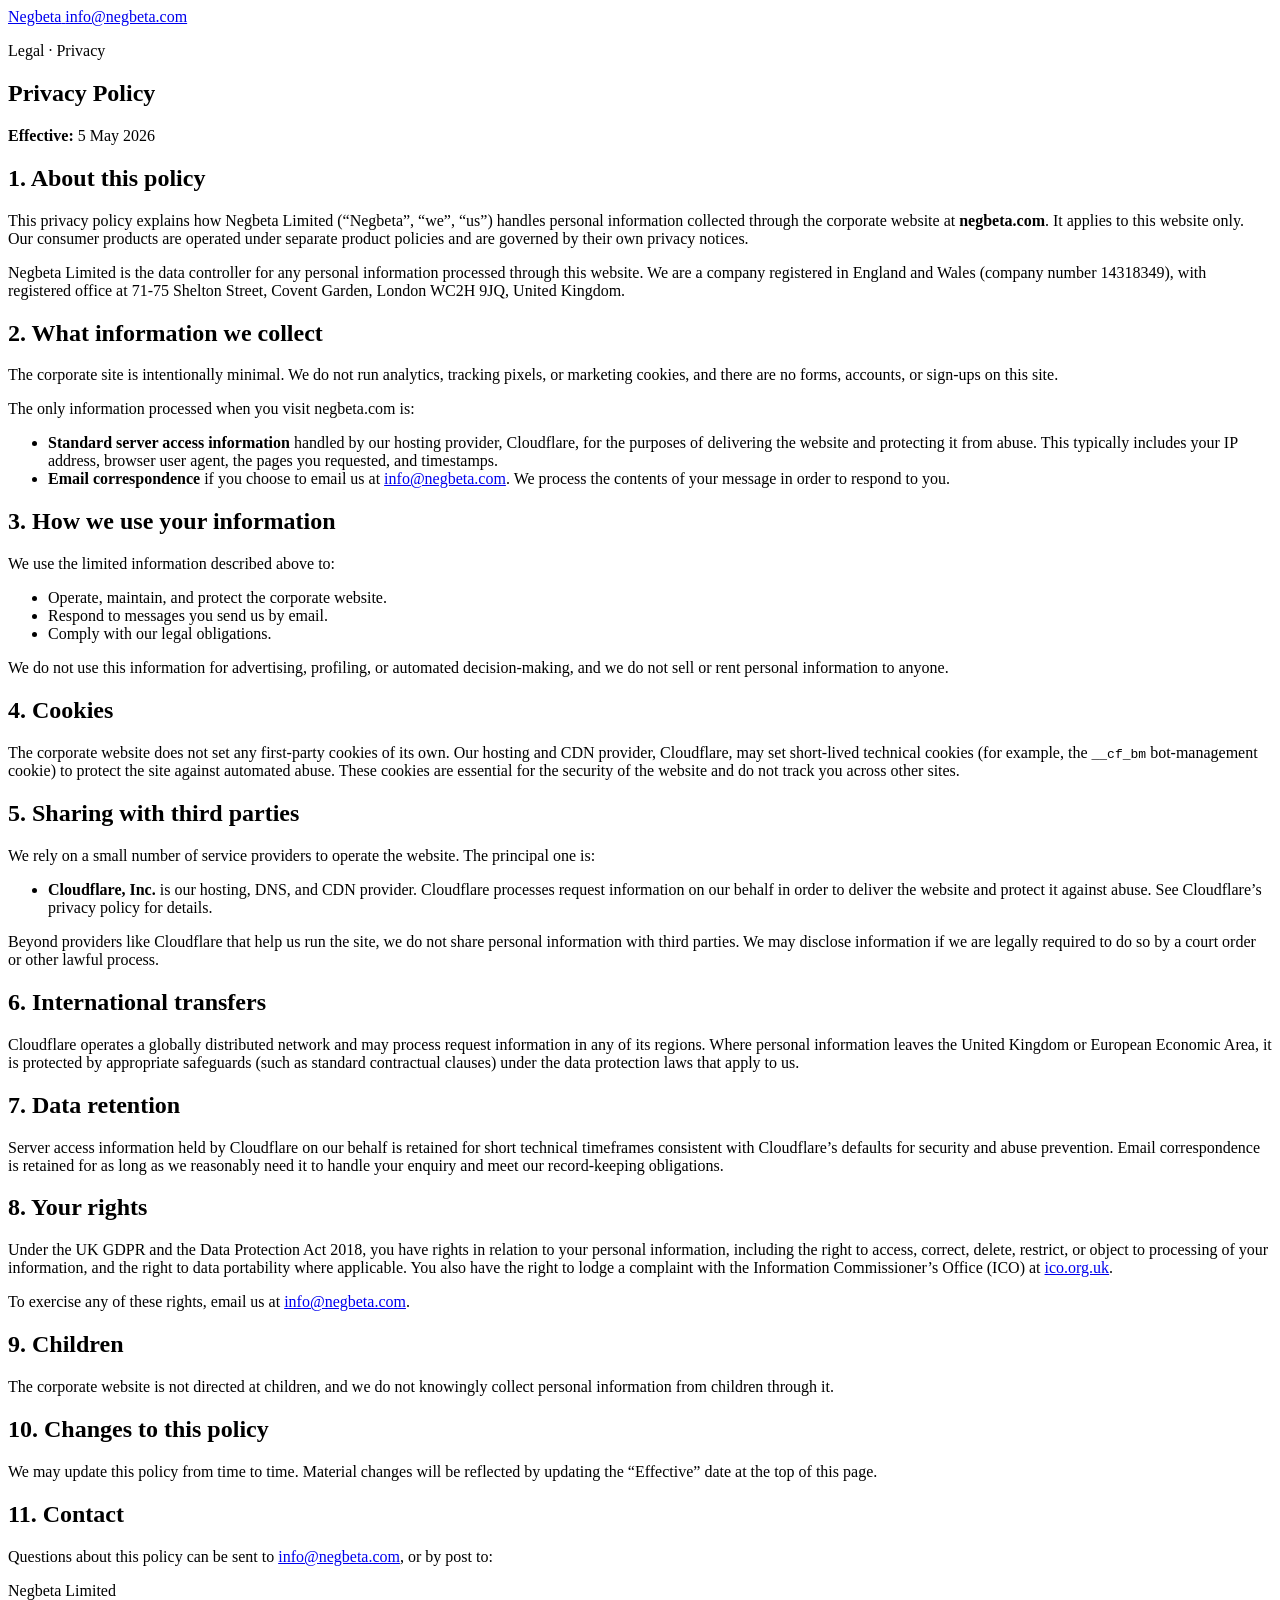
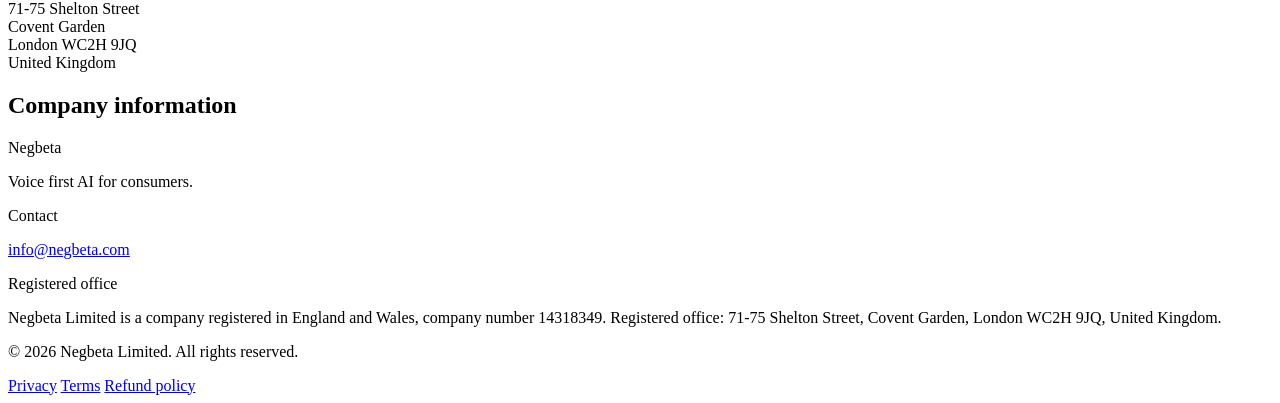
==== public/privacy/index.html @ 24425b47 "Add /privacy /terms /refund-policy and homepage polish Three legal pages hosted at negbeta.com (not " ====
<!doctype html>
<html lang="en">
<head>
<meta charset="utf-8">
<meta name="viewport" content="width=device-width, initial-scale=1, viewport-fit=cover">
<meta name="color-scheme" content="light">
<title>Privacy Policy · Negbeta</title>
<meta name="description" content="Privacy policy for the Negbeta corporate website at negbeta.com.">
<link rel="canonical" href="https://negbeta.com/privacy">
<meta name="robots" content="index,follow">
<link rel="icon" href="/favicon.svg" type="image/svg+xml">
<link rel="preload" href="/fonts/fraunces-var.woff2" as="font" type="font/woff2" crossorigin>
<link rel="preload" href="/fonts/ibm-plex-sans-var.woff2" as="font" type="font/woff2" crossorigin>
<link rel="stylesheet" href="/styles.css?v=2">
</head>
<body>

<header class="nav">
  <div class="nav-inner">
    <a href="/" class="wordmark" aria-label="Negbeta home">
      <span class="wordmark-text">Negbeta</span>
    </a>
    <a class="nav-email" href="mailto:info@negbeta.com">info@negbeta.com</a>
  </div>
</header>

<main>

<section class="legal-hero">
  <div class="container">
    <p class="eyebrow"><span class="eyebrow-dot"></span>Legal &middot; Privacy</p>
    <h1 class="display-sm">Privacy Policy</h1>
    <p class="legal-meta"><strong>Effective:</strong> 5 May 2026</p>
  </div>
</section>

<section class="legal-body">
  <div class="container">

    <h2>1. About this policy</h2>
    <p>
      This privacy policy explains how Negbeta Limited (&ldquo;Negbeta&rdquo;, &ldquo;we&rdquo;, &ldquo;us&rdquo;)
      handles personal information collected through the corporate website at <strong>negbeta.com</strong>.
      It applies to this website only. Our consumer products are operated under separate product policies
      and are governed by their own privacy notices.
    </p>
    <p>
      Negbeta Limited is the data controller for any personal information processed through this website.
      We are a company registered in England and Wales (company number 14318349), with registered office at
      71-75 Shelton Street, Covent Garden, London WC2H 9JQ, United Kingdom.
    </p>

    <h2>2. What information we collect</h2>
    <p>
      The corporate site is intentionally minimal. We do not run analytics, tracking pixels, or marketing
      cookies, and there are no forms, accounts, or sign-ups on this site.
    </p>
    <p>The only information processed when you visit negbeta.com is:</p>
    <ul>
      <li>
        <strong>Standard server access information</strong> handled by our hosting provider, Cloudflare,
        for the purposes of delivering the website and protecting it from abuse. This typically includes
        your IP address, browser user agent, the pages you requested, and timestamps.
      </li>
      <li>
        <strong>Email correspondence</strong> if you choose to email us at <a href="mailto:info@negbeta.com">info@negbeta.com</a>.
        We process the contents of your message in order to respond to you.
      </li>
    </ul>

    <h2>3. How we use your information</h2>
    <p>We use the limited information described above to:</p>
    <ul>
      <li>Operate, maintain, and protect the corporate website.</li>
      <li>Respond to messages you send us by email.</li>
      <li>Comply with our legal obligations.</li>
    </ul>
    <p>
      We do not use this information for advertising, profiling, or automated decision-making, and we do
      not sell or rent personal information to anyone.
    </p>

    <h2>4. Cookies</h2>
    <p>
      The corporate website does not set any first-party cookies of its own. Our hosting and CDN provider,
      Cloudflare, may set short-lived technical cookies (for example, the <code>__cf_bm</code> bot-management
      cookie) to protect the site against automated abuse. These cookies are essential for the security of
      the website and do not track you across other sites.
    </p>

    <h2>5. Sharing with third parties</h2>
    <p>
      We rely on a small number of service providers to operate the website. The principal one is:
    </p>
    <ul>
      <li>
        <strong>Cloudflare, Inc.</strong> is our hosting, DNS, and CDN provider. Cloudflare processes
        request information on our behalf in order to deliver the website and protect it against abuse.
        See Cloudflare&rsquo;s privacy policy for details.
      </li>
    </ul>
    <p>
      Beyond providers like Cloudflare that help us run the site, we do not share personal information with
      third parties. We may disclose information if we are legally required to do so by a court order or
      other lawful process.
    </p>

    <h2>6. International transfers</h2>
    <p>
      Cloudflare operates a globally distributed network and may process request information in any of its
      regions. Where personal information leaves the United Kingdom or European Economic Area, it is
      protected by appropriate safeguards (such as standard contractual clauses) under the data protection
      laws that apply to us.
    </p>

    <h2>7. Data retention</h2>
    <p>
      Server access information held by Cloudflare on our behalf is retained for short technical
      timeframes consistent with Cloudflare&rsquo;s defaults for security and abuse prevention.
      Email correspondence is retained for as long as we reasonably need it to handle your enquiry and
      meet our record-keeping obligations.
    </p>

    <h2>8. Your rights</h2>
    <p>
      Under the UK GDPR and the Data Protection Act 2018, you have rights in relation to your personal
      information, including the right to access, correct, delete, restrict, or object to processing of
      your information, and the right to data portability where applicable. You also have the right to
      lodge a complaint with the Information Commissioner&rsquo;s Office (ICO) at
      <a href="https://ico.org.uk/" rel="noopener">ico.org.uk</a>.
    </p>
    <p>
      To exercise any of these rights, email us at <a href="mailto:info@negbeta.com">info@negbeta.com</a>.
    </p>

    <h2>9. Children</h2>
    <p>
      The corporate website is not directed at children, and we do not knowingly collect personal
      information from children through it.
    </p>

    <h2>10. Changes to this policy</h2>
    <p>
      We may update this policy from time to time. Material changes will be reflected by updating the
      &ldquo;Effective&rdquo; date at the top of this page.
    </p>

    <h2>11. Contact</h2>
    <p>
      Questions about this policy can be sent to <a href="mailto:info@negbeta.com">info@negbeta.com</a>,
      or by post to:
    </p>
    <p>
      Negbeta Limited<br>
      71-75 Shelton Street<br>
      Covent Garden<br>
      London WC2H 9JQ<br>
      United Kingdom
    </p>

  </div>
</section>

</main>

<footer class="footer" aria-labelledby="footer-heading">
  <div class="container">
    <h2 id="footer-heading" class="visually-hidden">Company information</h2>
    <div class="footer-grid">
      <div class="footer-col">
        <p class="footer-mark">Negbeta</p>
        <p class="footer-tag">Voice&nbsp;first AI for consumers.</p>
      </div>
      <div class="footer-col">
        <p class="footer-label">Contact</p>
        <p><a class="footer-link" href="mailto:info@negbeta.com">info@negbeta.com</a></p>
      </div>
      <div class="footer-col footer-disclosure">
        <p class="footer-label">Registered office</p>
        <p class="footer-fineprint">
          Negbeta Limited is a company registered in England and Wales,
          company number <span class="nowrap">14318349</span>.
          Registered office: 71-75 Shelton Street, Covent Garden,
          London WC2H&nbsp;9JQ, United Kingdom.
        </p>
      </div>
    </div>
    <div class="footer-base">
      <p>&copy; 2026 Negbeta Limited. All rights reserved.</p>
      <nav class="footer-legal" aria-label="Legal">
        <a class="footer-legal-link" href="/privacy">Privacy</a>
        <a class="footer-legal-link" href="/terms">Terms</a>
        <a class="footer-legal-link" href="/refund-policy">Refund policy</a>
      </nav>
    </div>
  </div>
</footer>

</body>
</html>
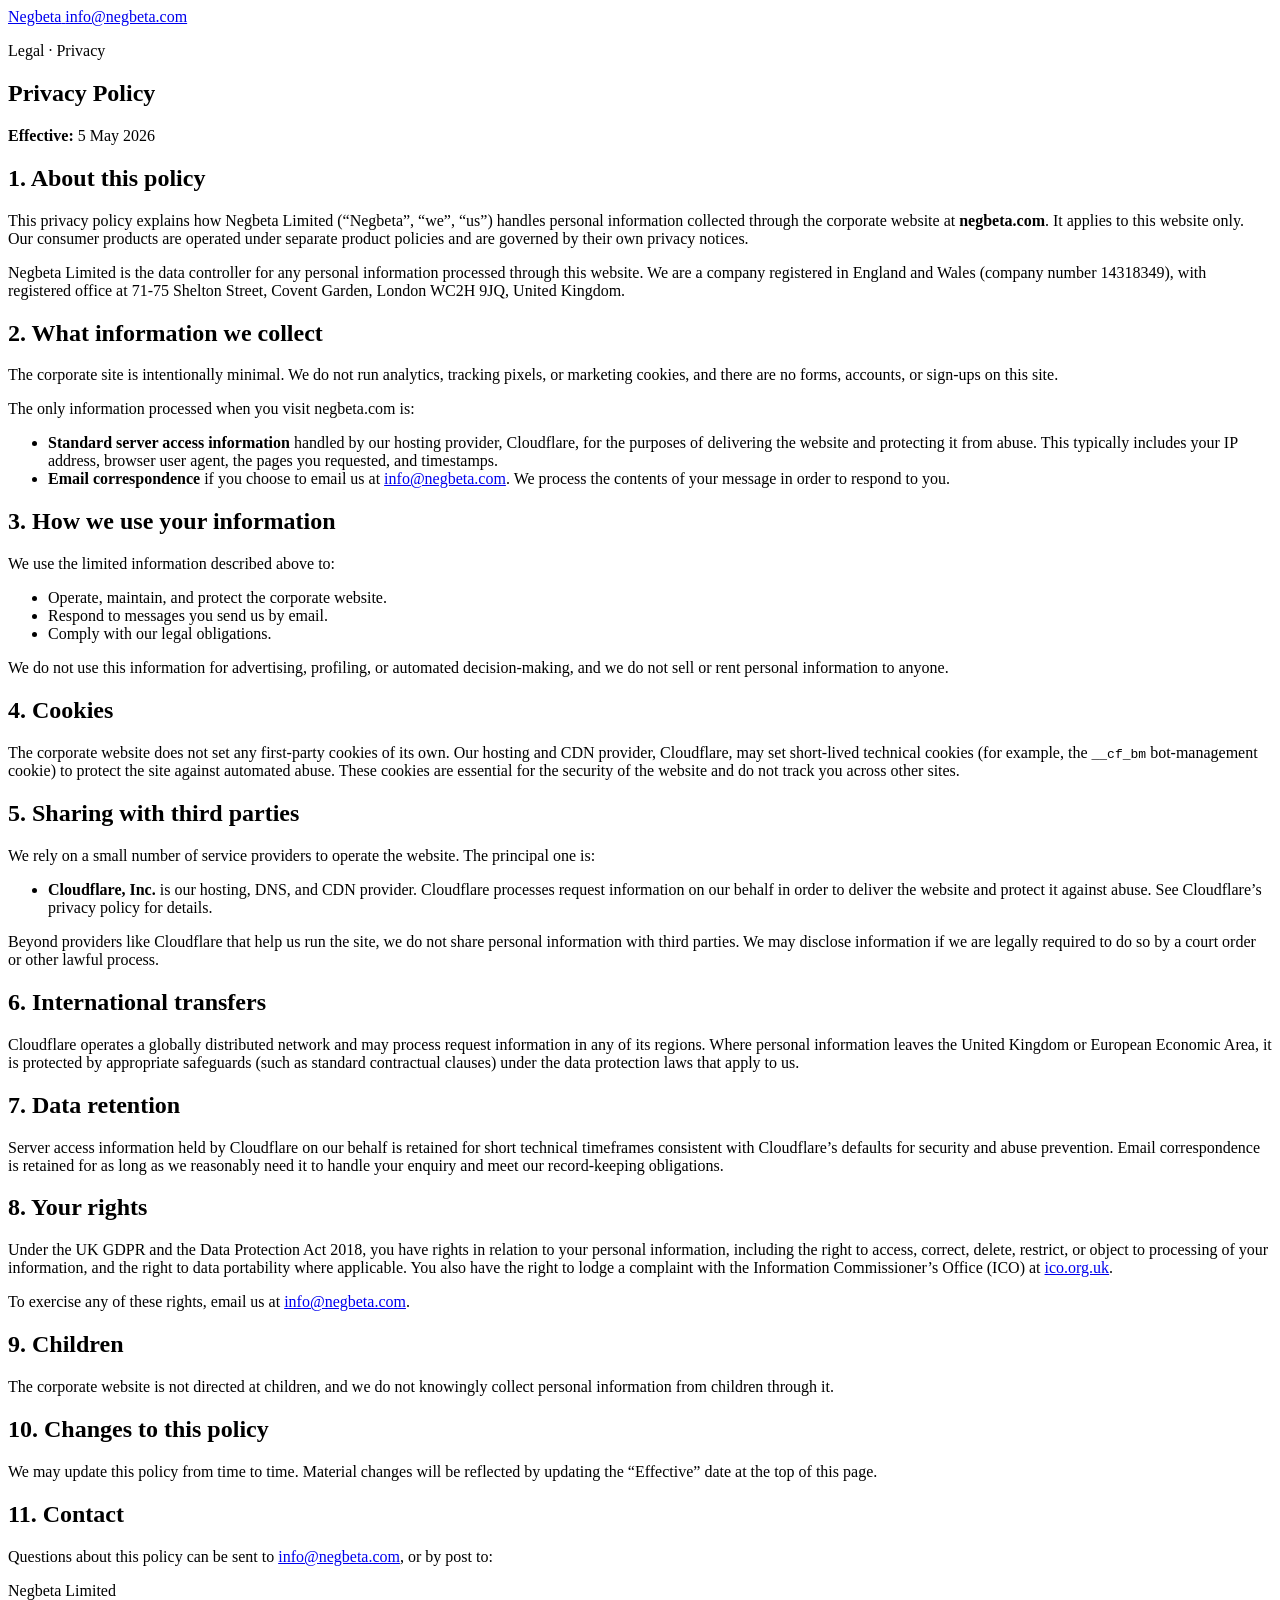
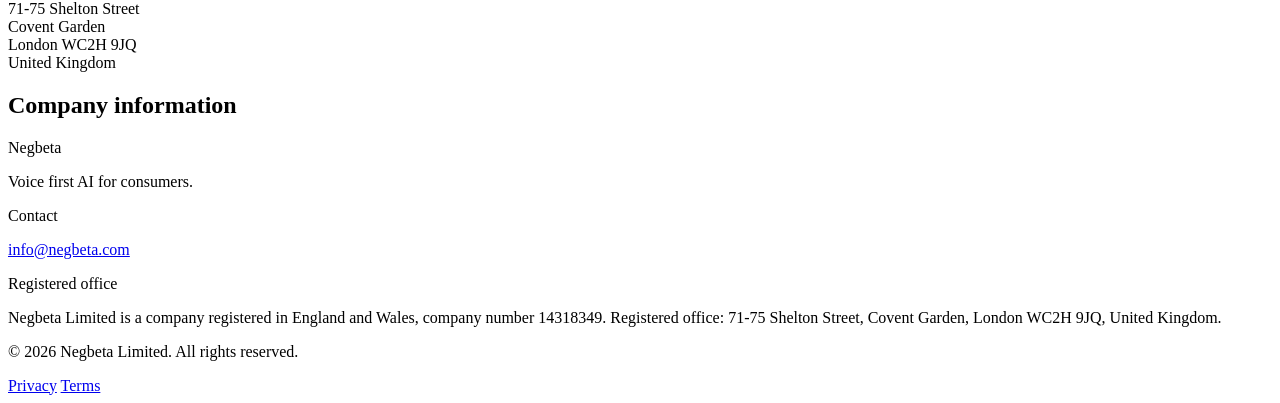
==== commit b4f23b20: "Drop /refund-policy, trim /terms, add real 404 handling A refund policy on a non-transactional corpo" ====
--- a/public/privacy/index.html
+++ b/public/privacy/index.html
@@ -190,7 +190,6 @@
       <nav class="footer-legal" aria-label="Legal">
         <a class="footer-legal-link" href="/privacy">Privacy</a>
         <a class="footer-legal-link" href="/terms">Terms</a>
-        <a class="footer-legal-link" href="/refund-policy">Refund policy</a>
       </nav>
     </div>
   </div>
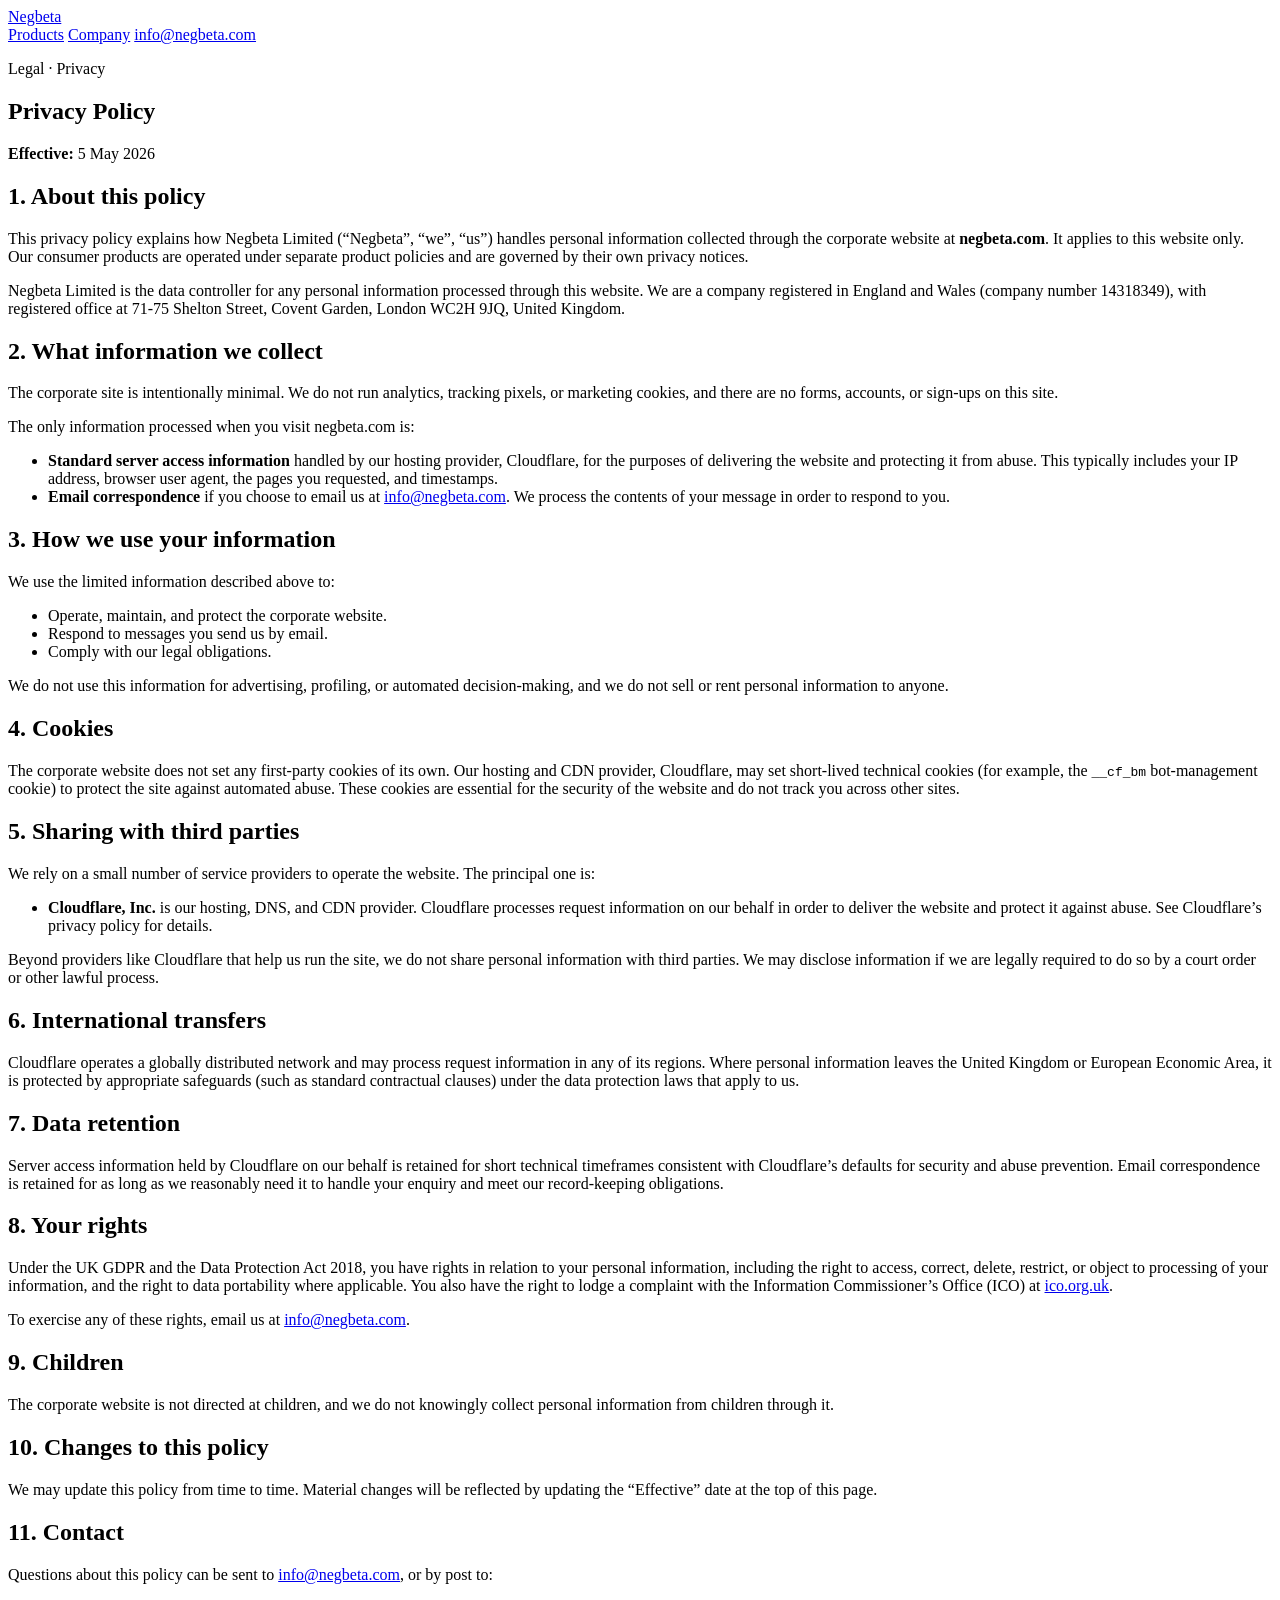
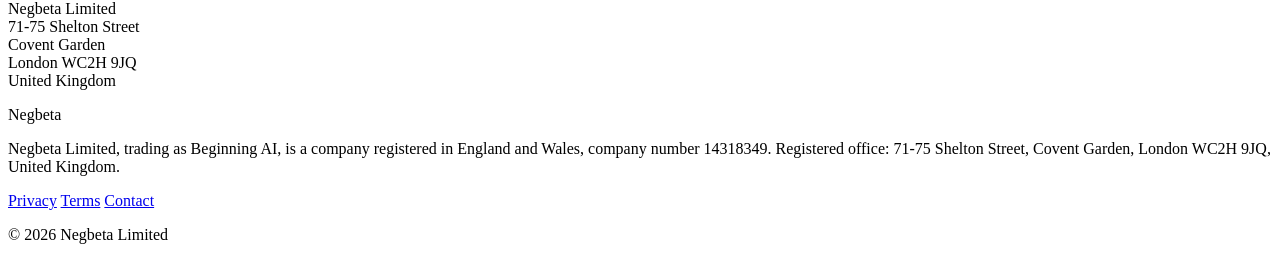
==== commit dd6caa3c: "Redesign as a small startup page: Solulu launching, Beginnings in the pipeline One self-hosted grote" ====
--- a/public/privacy/index.html
+++ b/public/privacy/index.html
@@ -9,33 +9,34 @@
 <link rel="canonical" href="https://negbeta.com/privacy">
 <meta name="robots" content="index,follow">
 <link rel="icon" href="/favicon.svg" type="image/svg+xml">
-<link rel="preload" href="/fonts/fraunces-var.woff2" as="font" type="font/woff2" crossorigin>
-<link rel="preload" href="/fonts/ibm-plex-sans-var.woff2" as="font" type="font/woff2" crossorigin>
-<link rel="stylesheet" href="/styles.css?v=2">
+<link rel="preload" href="/fonts/host-grotesk-var.woff2" as="font" type="font/woff2" crossorigin>
+<link rel="stylesheet" href="/site.css?v=3">
 </head>
 <body>
 
-<header class="nav">
-  <div class="nav-inner">
-    <a href="/" class="wordmark" aria-label="Negbeta home">
-      <span class="wordmark-text">Negbeta</span>
-    </a>
-    <a class="nav-email" href="mailto:info@negbeta.com">info@negbeta.com</a>
+<header class="top">
+  <div class="wrap top-inner">
+    <a href="/" class="mark" aria-label="Negbeta home">Negbeta</a>
+    <nav class="top-nav" aria-label="Primary">
+      <a href="/#products">Products</a>
+      <a href="/#company">Company</a>
+      <a href="mailto:info@negbeta.com">info@negbeta.com</a>
+    </nav>
   </div>
 </header>
 
 <main>
 
 <section class="legal-hero">
-  <div class="container">
-    <p class="eyebrow"><span class="eyebrow-dot"></span>Legal &middot; Privacy</p>
-    <h1 class="display-sm">Privacy Policy</h1>
+  <div class="wrap">
+    <p class="legal-kicker">Legal &middot; Privacy</p>
+    <h1 class="legal-title">Privacy Policy</h1>
     <p class="legal-meta"><strong>Effective:</strong> 5 May 2026</p>
   </div>
 </section>
 
 <section class="legal-body">
-  <div class="container">
+  <div class="wrap">
 
     <h2>1. About this policy</h2>
     <p>
@@ -163,35 +164,20 @@
 
 </main>
 
-<footer class="footer" aria-labelledby="footer-heading">
-  <div class="container">
-    <h2 id="footer-heading" class="visually-hidden">Company information</h2>
-    <div class="footer-grid">
-      <div class="footer-col">
-        <p class="footer-mark">Negbeta</p>
-        <p class="footer-tag">Voice&nbsp;first AI for consumers.</p>
-      </div>
-      <div class="footer-col">
-        <p class="footer-label">Contact</p>
-        <p><a class="footer-link" href="mailto:info@negbeta.com">info@negbeta.com</a></p>
-      </div>
-      <div class="footer-col footer-disclosure">
-        <p class="footer-label">Registered office</p>
-        <p class="footer-fineprint">
-          Negbeta Limited is a company registered in England and Wales,
-          company number <span class="nowrap">14318349</span>.
-          Registered office: 71-75 Shelton Street, Covent Garden,
-          London WC2H&nbsp;9JQ, United Kingdom.
-        </p>
-      </div>
-    </div>
-    <div class="footer-base">
-      <p>&copy; 2026 Negbeta Limited. All rights reserved.</p>
-      <nav class="footer-legal" aria-label="Legal">
-        <a class="footer-legal-link" href="/privacy">Privacy</a>
-        <a class="footer-legal-link" href="/terms">Terms</a>
-      </nav>
-    </div>
+<footer class="foot">
+  <div class="wrap foot-grid">
+    <p class="foot-mark">Negbeta</p>
+    <p class="foot-legal">
+      Negbeta Limited, trading as Beginning&nbsp;AI, is a company registered in England and Wales,
+      company number <span class="nowrap">14318349</span>. Registered office: 71-75 Shelton Street,
+      Covent Garden, London WC2H&nbsp;9JQ, United Kingdom.
+    </p>
+    <nav class="foot-nav" aria-label="Legal">
+      <a href="/privacy">Privacy</a>
+      <a href="/terms">Terms</a>
+      <a href="mailto:info@negbeta.com">Contact</a>
+    </nav>
+    <p class="foot-copy">&copy; 2026 Negbeta Limited</p>
   </div>
 </footer>
 
